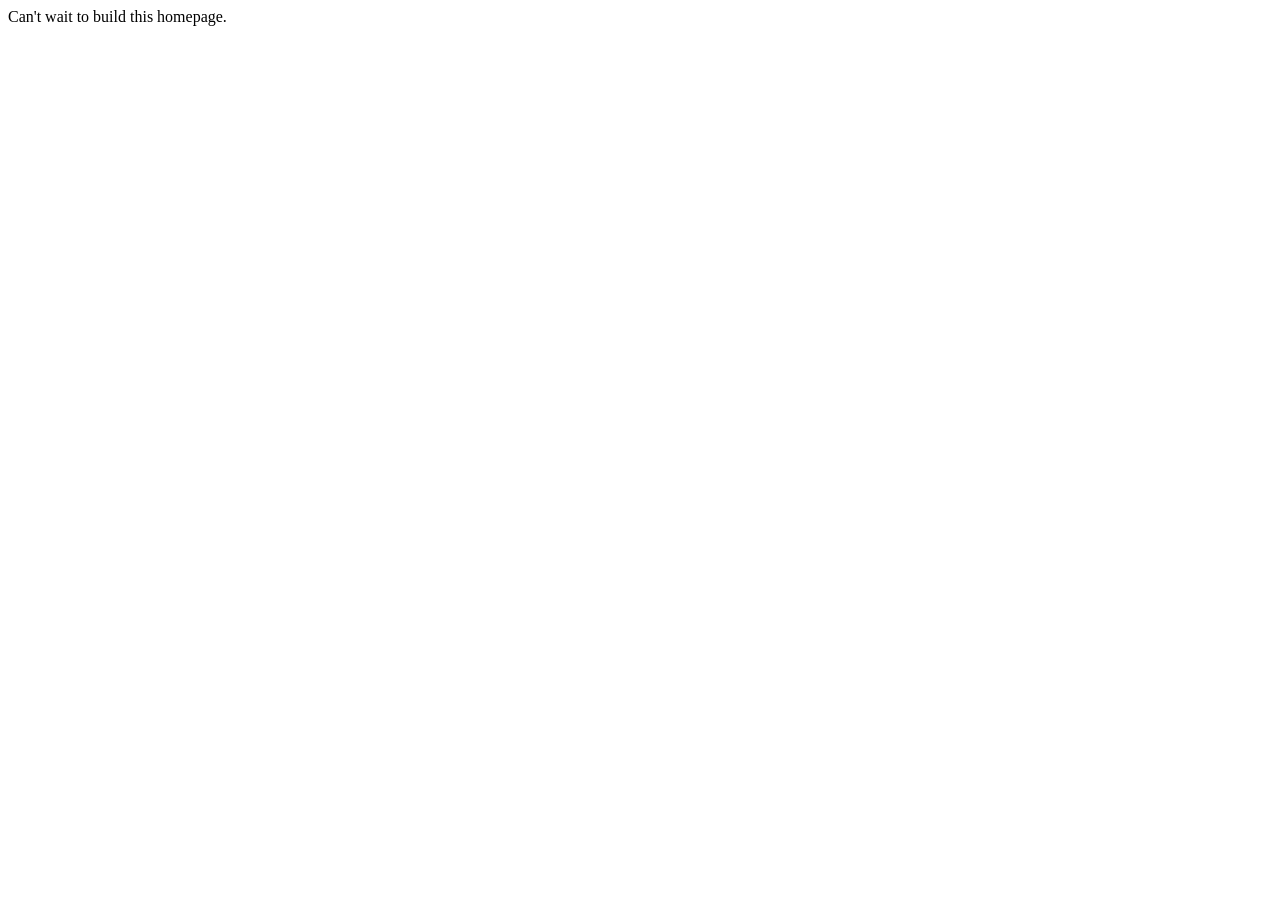
==== index.html @ da7e0bbd "Create Sounds2Print Interactive platform" ====
<!doctype html>
<html lang="en">
  <head>
    <meta charset="UTF-8" />
    <meta name="viewport" content="width=device-width, initial-scale=1.0" />
    <title>S2P™ Interactive</title>
  </head>
  <body>
    Can't wait to build this homepage.
  </body>
</html>
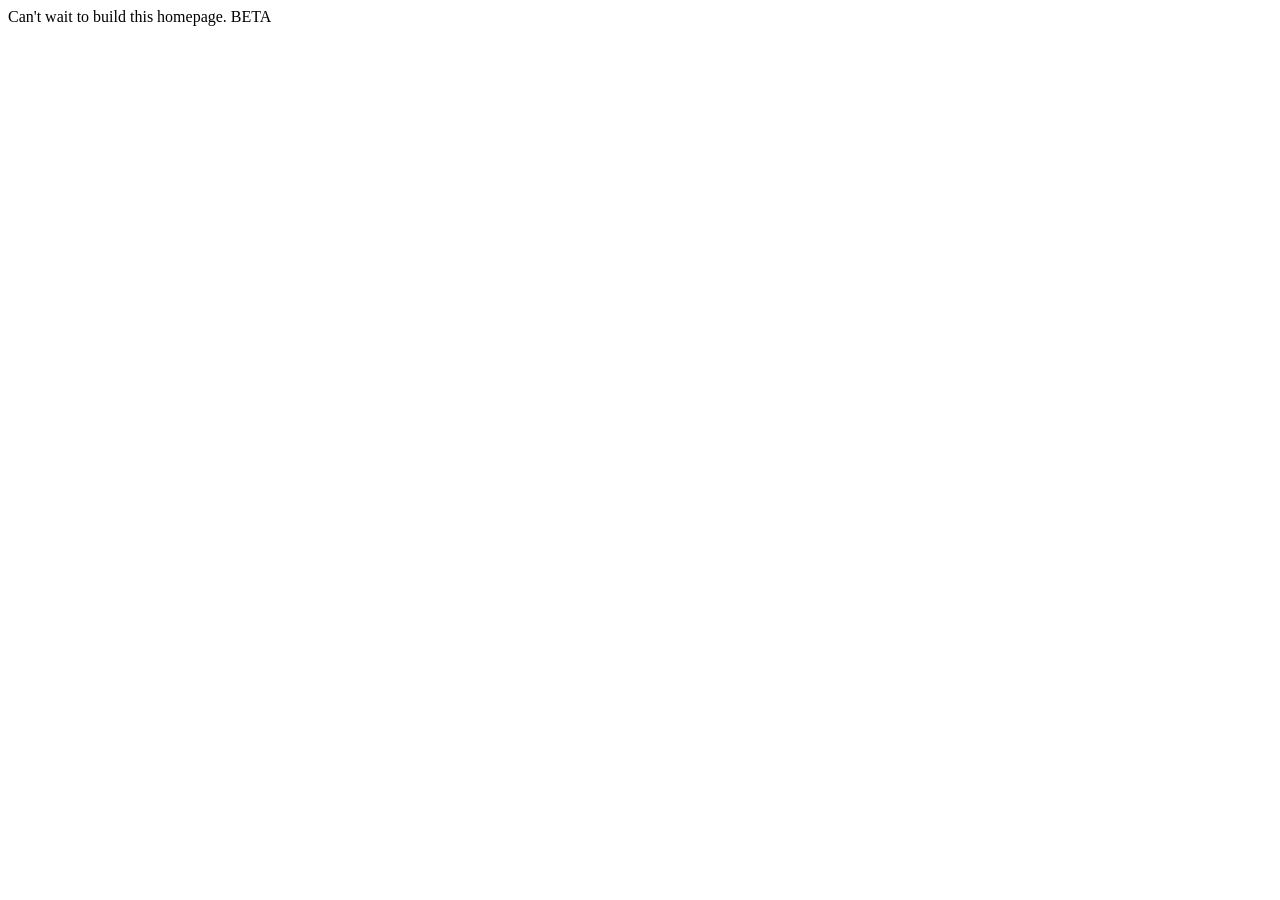
==== commit 31152973: "Test deployment after FTP path fix" ====
--- a/index.html
+++ b/index.html
@@ -6,6 +6,6 @@
     <title>S2P™ Interactive</title>
   </head>
   <body>
-    Can't wait to build this homepage.
+    Can't wait to build this homepage. BETA
   </body>
 </html>
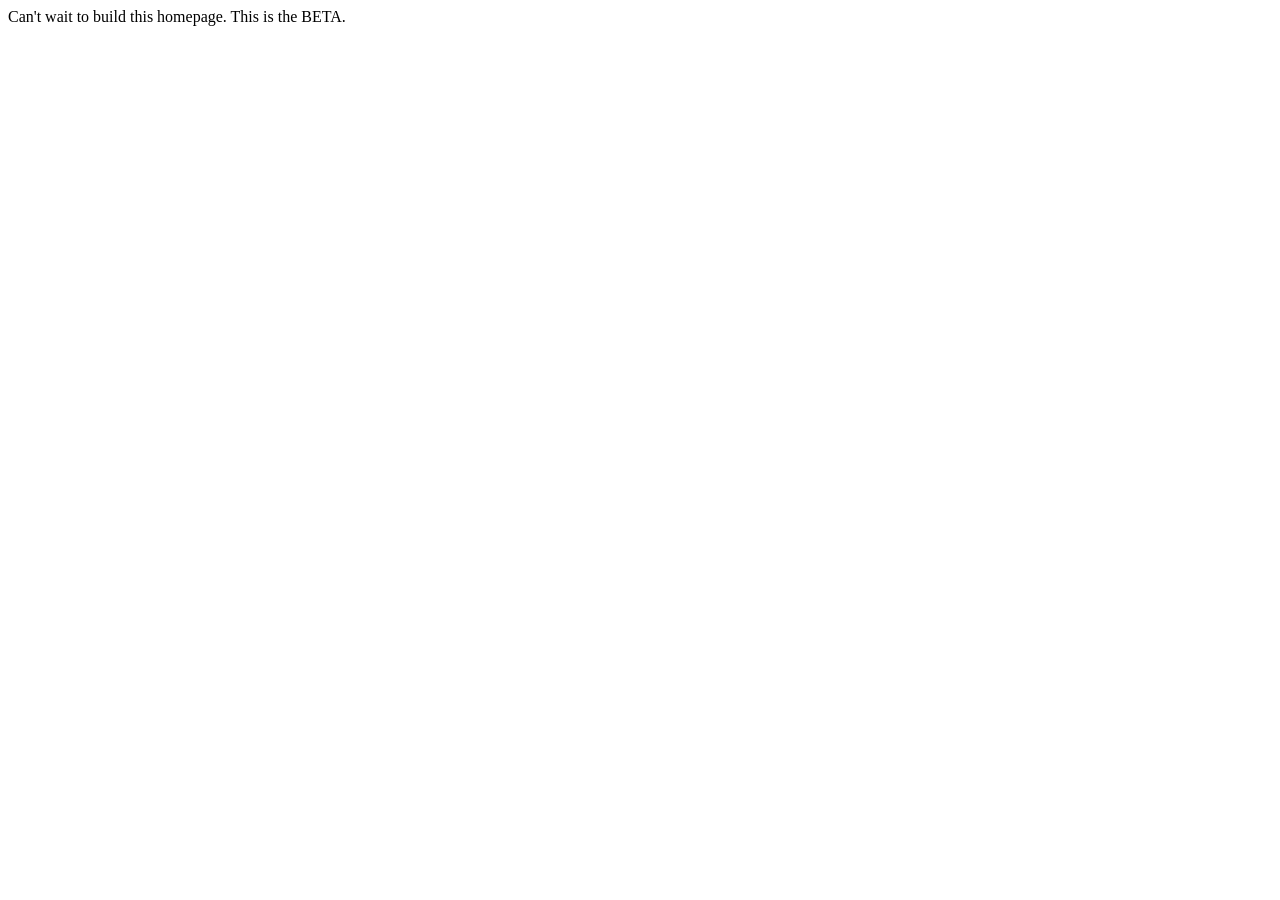
==== commit 084cdecb: "Test new deployment file in Action" ====
--- a/index.html
+++ b/index.html
@@ -6,6 +6,6 @@
     <title>S2P™ Interactive</title>
   </head>
   <body>
-    Can't wait to build this homepage. BETA
+    Can't wait to build this homepage. This is the BETA.
   </body>
 </html>
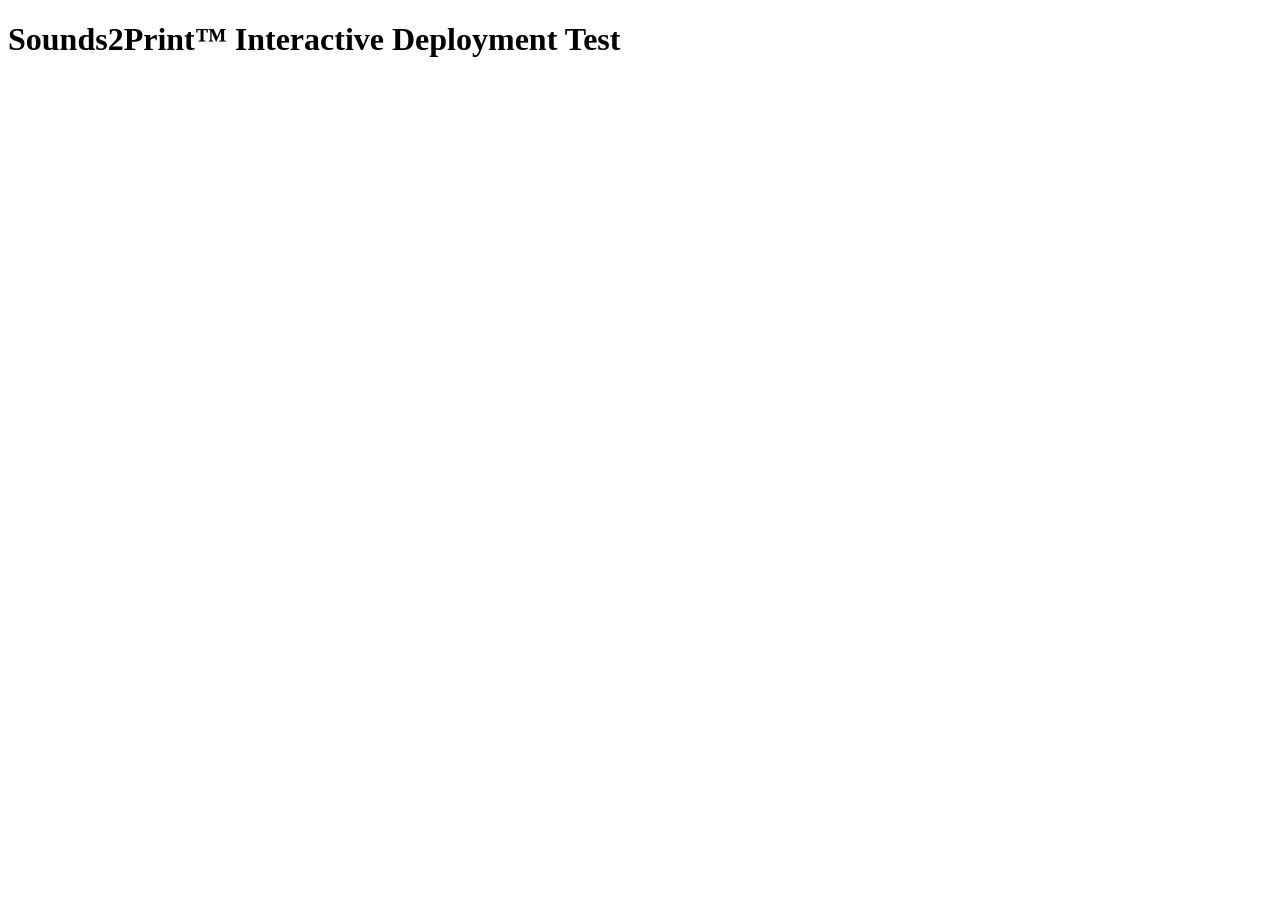
==== commit 5a7c2fc2: "test deployment" ====
--- a/index.html
+++ b/index.html
@@ -6,6 +6,6 @@
     <title>S2P™ Interactive</title>
   </head>
   <body>
-    Can't wait to build this homepage. This is the BETA.
+    <h1>Sounds2Print™ Interactive Deployment Test</h1>
   </body>
 </html>
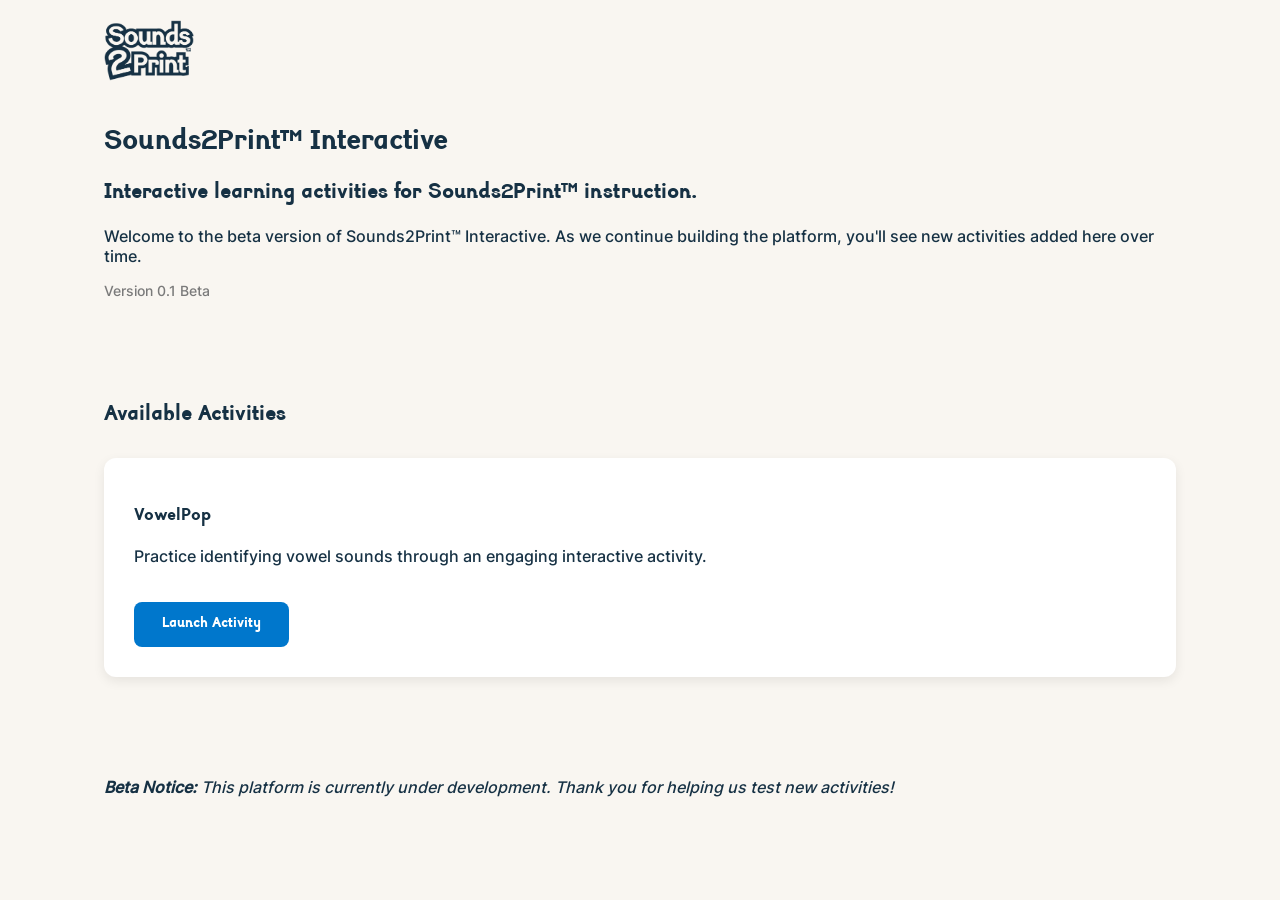
==== commit 1ac2007d: "Add finalized BETA 0.1 Sounds2Print™ Interactive Homepage" ====
--- a/index.html
+++ b/index.html
@@ -3,9 +3,42 @@
   <head>
     <meta charset="UTF-8" />
     <meta name="viewport" content="width=device-width, initial-scale=1.0" />
+    <link rel="stylesheet" href="styles.css" />
+    <link rel="icon" href="assets/images/s2p-logo.png" type="image/png" />
     <title>S2P™ Interactive</title>
   </head>
   <body>
-    <h1>Sounds2Print™ Interactive Deployment Test</h1>
+    <main>
+      <div class="hero">
+        <img class="logo" src="assets/images/s2p-logo.png" />
+        <h1>Sounds2Print™ Interactive</h1>
+        <h2>Interactive learning activities for Sounds2Print™ instruction.</h2>
+        <p>
+          Welcome to the beta version of Sounds2Print™ Interactive. As we
+          continue building the platform, you'll see new activities added here
+          over time.
+        </p>
+        <p class="version">Version 0.1 Beta</p>
+      </div>
+
+      <div class="available-activities">
+        <h2>Available Activities</h2>
+
+        <a class="activity-card" href="vowel-pop/index.html">
+          <h3>VowelPop</h3>
+          <p>
+            Practice identifying vowel sounds through an engaging interactive
+            activity.
+          </p>
+          <span class="activity-button">Launch Activity</span>
+        </a>
+      </div>
+      <div class="beta-notice">
+        <em
+          ><strong>Beta Notice:</strong> This platform is currently under
+          development. Thank you for helping us test new activities!</em
+        >
+      </div>
+    </main>
   </body>
 </html>
--- a/styles.css
+++ b/styles.css
@@ -0,0 +1,141 @@
+@font-face {
+  font-family: "SylexiadSansMedium";
+  src:
+    url("assets/fonts/Sylexiad/Sylexiad Sans Medium/TrueType ttf/SylexiadSansMedium.ttf")
+      format("opentype"),
+    url("assets/fonts/Sylexiad/Sylexiad Sans Medium/TrueType ttf/SylexiadSansMedium.woff")
+      format("woff");
+  font-weight: 500;
+  font-style: normal;
+}
+
+@font-face {
+  font-family: "SylexiadSansMedium-Italic";
+  src:
+    url("assets/fonts/Sylexiad/Sylexiad Sans Medium/TrueType ttf/SylexiadSansMedium-Italic.ttf")
+      format("opentype"),
+    url("assets/fonts/Sylexiad/Sylexiad Sans Medium/TrueType ttf/SylexiadSansMedium-Italic.woff")
+      format("woff");
+  font-weight: 500;
+  font-style: italic;
+}
+
+@font-face {
+  font-family: "SylexiadSansMedium-Bold";
+  src:
+    url("assets/fonts/Sylexiad/Sylexiad Sans Medium/TrueType ttf/SylexiadSansMedium-Bold.ttf")
+      format("opentype"),
+    url("assets/fonts/Sylexiad/Sylexiad Sans Medium/TrueType ttf/SylexiadSansMedium-Bold.woff")
+      format("woff");
+  font-weight: 500;
+  font-style: normal;
+}
+
+@font-face {
+  font-family: "SylexiadSansMedium-BItalic";
+  src:
+    url("assets/fonts/Sylexiad/Sylexiad Sans Medium/TrueType ttf/SylexiadSansMedium-BItalic.ttf")
+      format("opentype"),
+    url("assets/fonts/Sylexiad/Sylexiad Sans Medium/TrueType ttf/SylexiadSansMedium-BItalic.woff")
+      format("woff");
+  font-weight: 500;
+  font-style: italic;
+}
+
+@font-face {
+  font-family: "Inter";
+  src: url("assets/fonts/Inter/Inter-VariableFont_slnt\,wght.ttf")
+    format("opentype");
+  font-weight: 500;
+  font-style: normal;
+}
+
+@font-face {
+  font-family: "Inter-light";
+  src: url("assets/fonts/Inter/static/Inter-Light.ttf") format("opentype");
+  font-weight: 500;
+  font-style: normal;
+}
+
+body {
+  font-family: "Inter", Helvetica, sans-serif;
+  background: #f9f6f1;
+  color: #163144;
+  margin: 0;
+}
+main {
+  max-width: 90vw;
+  margin: 0 auto;
+  /* padding: 30px 40px 60px; */
+}
+
+.logo {
+  width: 90px;
+  height: auto;
+  margin-bottom: 20px;
+  /* margin: 20px 40px 10px; */
+}
+
+h1,
+h2,
+h3,
+h4 {
+  font-family: "SylexiadSansMedium-Bold", Helvetica, sans-serif;
+}
+
+.hero {
+  margin: 10px auto;
+  margin-bottom: 50px;
+  padding: 10px 40px;
+}
+.version {
+  color: #7a7a7a;
+  font-size: 0.9rem;
+}
+
+.available-activities {
+  margin: auto;
+  margin-bottom: 50px;
+  padding: 10px 40px;
+}
+
+.activity-card {
+  display: block;
+  background: white;
+  padding: 30px;
+  border-radius: 12px;
+  box-shadow: 0 4px 12px rgba(0, 0, 0, 0.08);
+  margin-top: 30px;
+
+  text-decoration: none;
+  color: inherit;
+
+  transition:
+    transform 0.2s ease,
+    box-shadow 0.2s ease;
+}
+
+.activity-card:hover {
+  transform: translateY(-2px);
+  box-shadow: 0 8px 18px rgba(0, 0, 0, 0.1);
+}
+
+.activity-button {
+  font-family: "SylexiadSansMedium-Bold";
+  display: inline-block;
+  margin-top: 20px;
+  padding: 14px 28px;
+  background: #0077cc;
+  color: white;
+  text-decoration: none;
+  border-radius: 8px;
+  font-weight: bold;
+}
+
+.activity-button:hover {
+  background: #005fa3;
+}
+
+.beta-notice {
+  padding: 40px;
+}
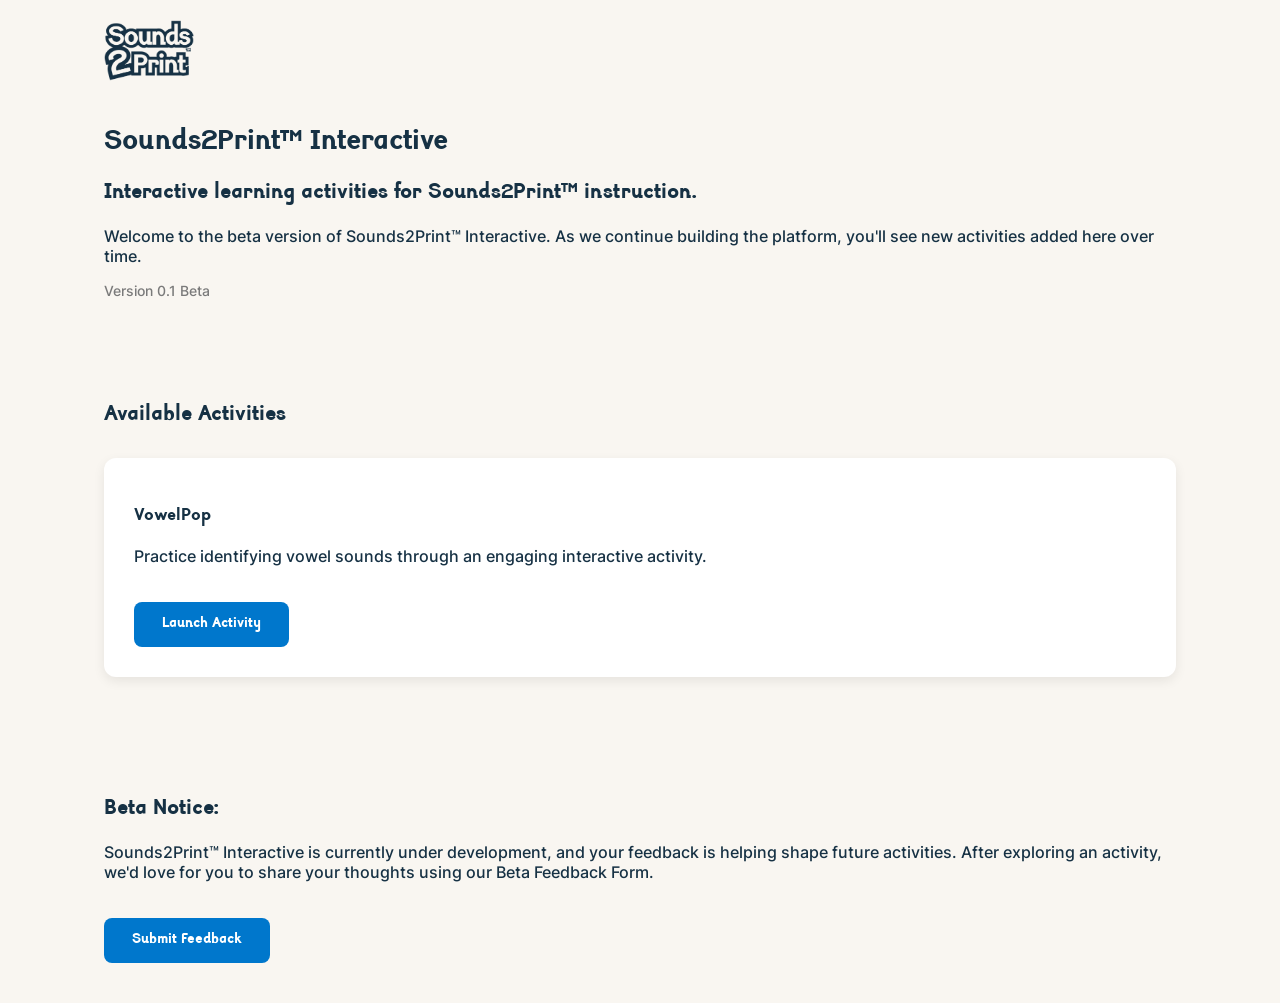
==== commit 933a0c4b: "Added Beta feedback form link." ====
--- a/index.html
+++ b/index.html
@@ -34,9 +34,18 @@
         </a>
       </div>
       <div class="beta-notice">
-        <em
-          ><strong>Beta Notice:</strong> This platform is currently under
-          development. Thank you for helping us test new activities!</em
+        <h2>Beta Notice:</h2>
+        <p>
+          Sounds2Print™ Interactive is currently under development, and your
+          feedback is helping shape future activities. After exploring an
+          activity, we'd love for you to share your thoughts using our Beta
+          Feedback Form.
+        </p>
+        <a
+          class="activity-button"
+          href="https://docs.google.com/forms/d/e/1FAIpQLSeFRwVdbot9ZDRR5K20I2W6tb26Q9ESiK8psrCIk2NR5h7dHg/viewform?usp=dialog"
+          target="_blank"
+          >Submit Feedback</a
         >
       </div>
     </main>
